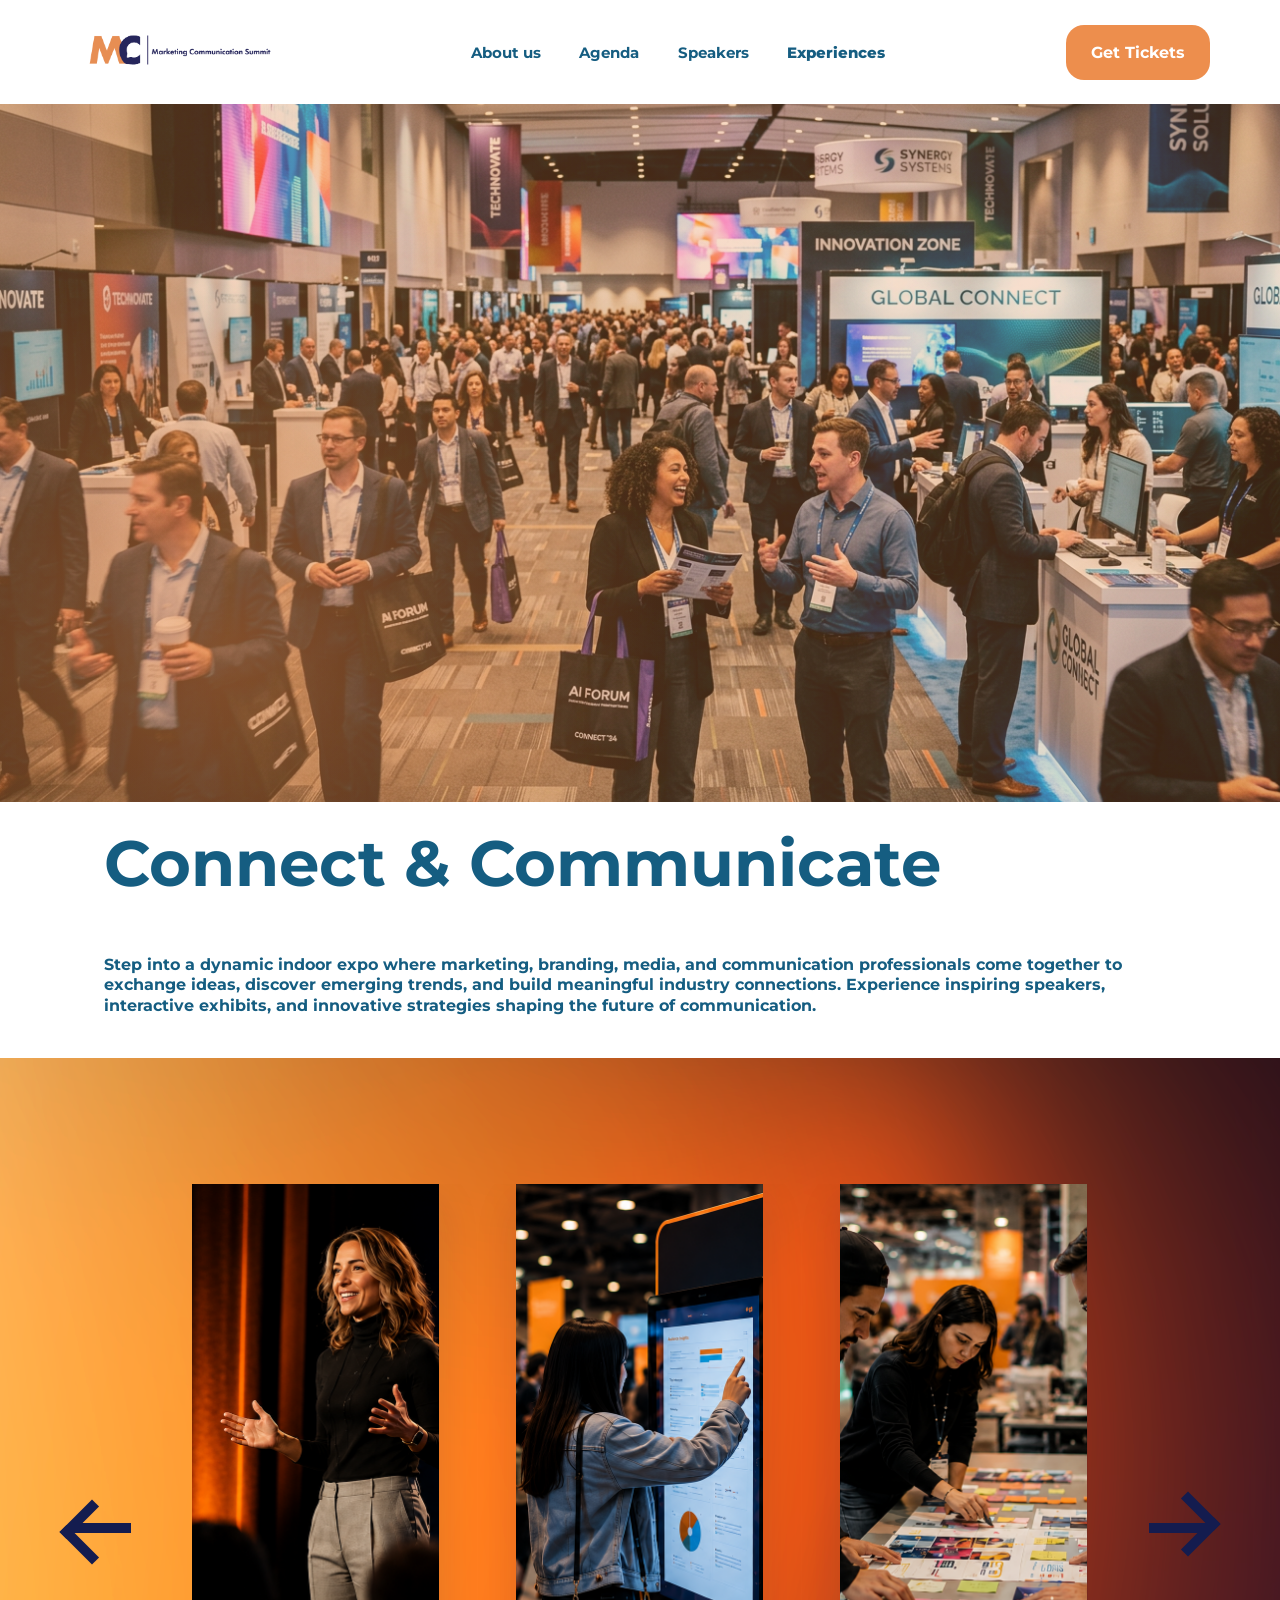
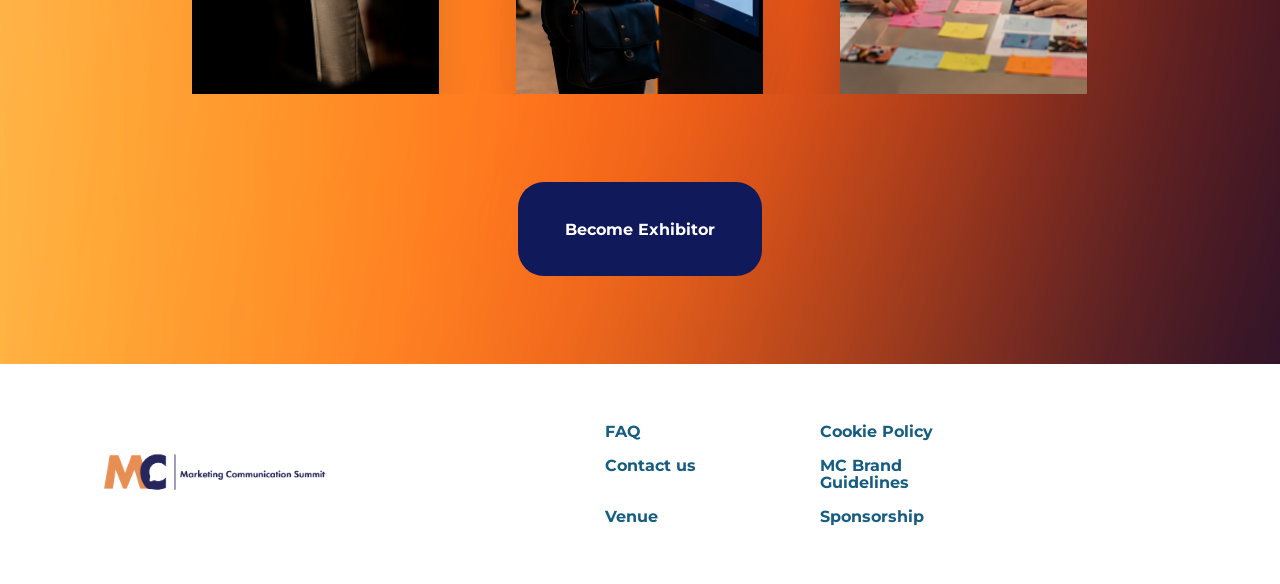
==== indoor-expo.html @ ee5d0365 "Add files via upload" ====
<!DOCTYPE html>
<html lang="en">
<head>
  <meta charset="UTF-8" />
  <meta name="viewport" content="width=device-width, initial-scale=1.0" />
  <title>Indoor Expo Experience | MC Summit 2026</title>
  <link rel="preconnect" href="https://fonts.googleapis.com">
  <link rel="preconnect" href="https://fonts.gstatic.com" crossorigin>
  <link href="https://fonts.googleapis.com/css2?family=Montserrat:wght@500;600;700;800;900&display=swap" rel="stylesheet">
  <link rel="stylesheet" href="Style.css?v=vip-panel-1" />
  <script src="Script.js?v=vip-panel-1" defer></script>
</head>
<body>
  <header class="navbar">
    <a class="logo-wrap" href="index.html" aria-label="MC Summit home">
      <img src="Assets/logo.png" alt="MC Summit Logo" class="logo">
      <img src="Assets/logo_2.png" alt="MC Summit Logo" class="mobile-logo">
    </a>
    <button class="menu-toggle" type="button" aria-label="Open menu" aria-expanded="false" aria-controls="main-menu">
      <span></span>
      <span></span>
      <span></span>
    </button>

    <nav class="main-menu" id="main-menu" aria-label="Main navigation">
      <ul class="nav-links">
        <li><a href="index.html#about">About us</a></li>
        <li><a href="index.html#agenda">Agenda</a></li>
        <li><a href="index.html#speakers">Speakers</a></li>
        <li class="nav-item nav-experience is-active">
          <a href="#experience-menu" class="experience-menu-toggle" aria-haspopup="true" aria-expanded="false">Experiences</a>
          <ul class="experience-dropdown" id="experience-menu">
            <li><a class="is-active" href="indoor-expo.html">Indoor Expo Experience</a></li>
            <li><a href="outdoor-expo.html">Outdoor Expo Experience</a></li>
            <li><a href="vip-experience.html">VIP Experience</a></li>
          </ul>
        </li>
      </ul>
      <a href="register.html" class="ticket-btn menu-ticket-btn">Get Tickets</a>
    </nav>

    <a href="register.html" class="ticket-btn">Get Tickets</a>
  </header>

  <main>
    <section class="expo-hero" aria-label="Indoor expo hall">
      <div class="expo-hero-image"></div>
    </section>

    <section class="expo-intro">
      <h1>Connect &amp; Communicate</h1>
      <p>
        Step into a dynamic indoor expo where marketing, branding, media, and communication
        professionals come together to exchange ideas, discover emerging trends, and build
        meaningful industry connections. Experience inspiring speakers, interactive exhibits,
        and innovative strategies shaping the future of communication.
      </p>
    </section>

    <section class="expo-carousel-section gradient-panel" aria-label="Indoor expo image carousel">
      <button class="carousel-arrow carousel-arrow-prev" type="button" aria-label="Previous image" data-carousel-prev></button>

      <div class="expo-carousel-window">
        <div class="expo-carousel-track">
          <article class="expo-carousel-card"><img src="Assets/expo-carousel-1.png" alt="Speaker presenting on stage"></article>
          <article class="expo-carousel-card"><img src="Assets/expo-carousel-2.png" alt="Interactive touchscreen display"></article>
          <article class="expo-carousel-card"><img src="Assets/expo-carousel-3.png" alt="Collaborative workshop table"></article>
          <article class="expo-carousel-card"><img src="Assets/expo-carousel-4.png" alt="Attendees networking"></article>
          <article class="expo-carousel-card"><img src="Assets/expo-carousel-5.png" alt="Conference presentation about emerging trends"></article>
          <article class="expo-carousel-card"><img src="Assets/expo-carousel-6.png" alt="Wide indoor expo hall"></article>
        </div>
      </div>

      <button class="carousel-arrow carousel-arrow-next" type="button" aria-label="Next image" data-carousel-next></button>
      <a class="exhibitor-button" href="register.html">Become Exhibitor</a>
    </section>
  </main>

  <footer class="footer">
    <div class="logo-wrap footer-logo-wrap">
      <img src="Assets/logo.png" alt="MC Summit Logo" class="logo footer-logo">
    </div>
    <div class="footer-links">
      <a href="#">FAQ</a>
      <a href="#">Cookie Policy</a>
      <a href="#">Contact us</a>
      <a href="#">MC Brand Guidelines</a>
      <a href="#">Venue</a>
      <a href="#">Sponsorship</a>
    </div>
  </footer>
</body>
</html>
---- Style.css ----
:root {
  --blue: #155d81;
  --navy: #061545;
  --orange: #ed8e4d;
  --cream: #fff8c4;
  --aqua: #c8ffff;
  --white: #ffffff;
  --page-max: 1920px;
}

* {
  margin: 0;
  padding: 0;
  box-sizing: border-box;
}

html {
  scroll-behavior: smooth;
}

body {
  min-width: 320px;
  color: var(--blue);
  background: var(--white);
  overflow-x: hidden;
  font-family: "Montserrat", Arial, sans-serif;
  font-weight: 700;
}

a {
  color: inherit;
  text-decoration: none;
}

img {
  display: block;
  max-width: 100%;
}

.navbar {
  width: min(var(--page-max), calc(100% - 140px));
  min-height: 104px;
  margin: 0 auto;
  display: flex;
  justify-content: space-between;
  align-items: center;
  gap: 44px;
  background: var(--white);
}

.logo-wrap {
  width: clamp(220px, 17vw, 330px);
  flex: 0 0 auto;
  display: block;
}

.logo {
  width: 100%;
  height: auto;
  max-width: 100%;
  transform: none;
}

.mobile-logo,
.menu-toggle,
.menu-ticket-btn {
  display: none;
}


.nav-links {
  display: flex;
  align-items: center;
  justify-content: flex-end;
  gap: clamp(22px, 3vw, 58px);
  list-style: none;
  font-size: 15px;
  white-space: nowrap;
}

.nav-links a,
.ticket-btn,
.outline-btn {
  transition: transform 180ms ease, opacity 180ms ease, border-color 180ms ease;
}

.nav-links a:hover {
  opacity: 0.68;
}

.nav-item {
  position: relative;
}

.nav-experience > .experience-menu-toggle {
  font-weight: 800;
}

.experience-dropdown {
  position: absolute;
  top: calc(100% + 22px);
  left: -8px;
  z-index: 25;
  width: 210px;
  padding: 0;
  display: none;
  list-style: none;
  color: var(--blue);
  background: var(--white);
  box-shadow: 0 18px 28px rgba(6, 21, 69, 0.12);
  font-size: 13px;
}

.nav-experience:hover .experience-dropdown,
.nav-experience:focus-within .experience-dropdown,
.nav-experience.is-open .experience-dropdown {
  display: block;
}

.experience-dropdown a {
  min-height: 54px;
  padding: 18px 14px;
  display: flex;
  align-items: center;
  white-space: normal;
}

.experience-dropdown a:hover,
.experience-dropdown a:focus-visible,
.experience-dropdown a.is-active,
.nav-experience.is-open .experience-dropdown li:first-child a {
  opacity: 1;
  background: #f3b486;
}

.ticket-btn {
  flex: 0 0 auto;
  padding: 18px 25px;
  border-radius: 18px;
  color: var(--white);
  background: var(--orange);
}

.ticket-btn:hover,
.outline-btn:hover {
  transform: translateY(-2px);
}

.gradient-panel {
  position: relative;
  isolation: isolate;
  overflow: hidden;
  width: 100vw;
  max-width: none;
  margin-left: calc(50% - 50vw);
  margin-right: calc(50% - 50vw);
  background:
    linear-gradient(90deg, rgba(255, 253, 211, 0.78), rgba(255, 170, 65, 0.28), rgba(6, 21, 69, 0.45)),
    var(--cream);
}

.gradient-panel::before {
  position: absolute;
  inset: -34%;
  z-index: -2;
  content: "";
  background-image: url("Assets/gradient-bg.png");
  background-size: 128% 128%;
  background-position: 50% 50%;
  filter: blur(34px) saturate(1.24) contrast(1.08);
  opacity: 0.98;
  transform: scale(1.28);
  animation: gradient-float 6.5s cubic-bezier(0.45, 0, 0.2, 1) infinite alternate;
  will-change: transform, background-position, filter;
}

.gradient-panel::after {
  position: absolute;
  inset: -42%;
  z-index: -1;
  content: "";
  background-image:
    linear-gradient(115deg, rgba(255, 255, 218, 0.3), rgba(255, 132, 28, 0.36), rgba(6, 21, 69, 0.52)),
    url("Assets/gradient-bg.png");
  background-size: 150% 150%, 142% 142%;
  background-position: 18% 44%, 78% 56%;
  filter: blur(72px) saturate(1.4);
  mix-blend-mode: multiply;
  opacity: 0.78;
  transform: scale(1.25) rotate(0.001deg);
  animation: gradient-morph 5.25s cubic-bezier(0.4, 0, 0.2, 1) infinite alternate-reverse;
  will-change: transform, background-position, opacity;
}

@keyframes gradient-float {
  0% {
    background-position: 0% 38%;
    filter: blur(32px) saturate(1.2) contrast(1.04);
    transform: scale(1.28) translate3d(-7%, -4%, 0) rotate(-4deg);
  }

  50% {
    background-position: 64% 66%;
    filter: blur(42px) saturate(1.36) contrast(1.12);
    transform: scale(1.42) translate3d(4%, 5%, 0) rotate(2.5deg);
  }

  100% {
    background-position: 100% 34%;
    filter: blur(36px) saturate(1.28) contrast(1.08);
    transform: scale(1.34) translate3d(7%, -5%, 0) rotate(5deg);
  }
}

@keyframes gradient-morph {
  0% {
    background-position: 0% 72%, 100% 38%;
    opacity: 0.62;
    transform: scale(1.26) translate3d(7%, -6%, 0) rotate(7deg);
  }

  100% {
    background-position: 100% 24%, 0% 78%;
    opacity: 0.86;
    transform: scale(1.44) translate3d(-7%, 7%, 0) rotate(-6deg);
  }
}

.hero-section {
  min-height: 974px;
  padding-top: 0;
}

.hero-content {
  position: relative;
  width: min(1320px, 84vw);
  margin: 0 auto;
}

.hero-image {
  width: 100%;
  aspect-ratio: 1188 / 666;
  object-fit: cover;
}

.register-btn {
  position: absolute;
  z-index: 3;
  left: 50%;
  top: 62%;
  min-width: 196px;
  min-height: 58px;
  padding: 18px 34px;
  display: inline-flex;
  align-items: center;
  justify-content: center;
  transform: translateX(-50%);
  border-radius: 999px;
  color: var(--blue);
  background: var(--white);
  box-shadow: 0 12px 28px rgba(6, 21, 69, 0.16);
  font-size: 14px;
}

.countdown {
  position: relative;
  z-index: 2;
  width: min(940px, 76vw);
  min-height: 68px;
  margin: -36px auto 0;
  padding: 0 48px;
  display: grid;
  grid-template-columns: repeat(4, 1fr);
  align-items: center;
  gap: 18px;
  color: var(--white);
  background: var(--orange);
  box-shadow: 0 14px 32px rgba(6, 21, 69, 0.08);
  font-size: 14px;
  text-align: center;
}

.countdown-item {
  transform: translateZ(0);
}

.countdown-item strong {
  display: inline-block;
  min-width: 2ch;
  font-variant-numeric: tabular-nums;
  transform-origin: center bottom;
}

.countdown-item.is-ticking strong {
  animation: countdown-tick 460ms cubic-bezier(0.2, 0.8, 0.2, 1);
}

@keyframes countdown-tick {
  0% {
    opacity: 0.35;
    transform: translateY(-10px) scale(0.96);
  }

  48% {
    opacity: 1;
    transform: translateY(3px) scale(1.05);
  }

  100% {
    opacity: 1;
    transform: translateY(0) scale(1);
  }
}

.about-section {
  width: min(var(--page-max), calc(100% - 136px));
  min-height: 820px;
  margin: 0 auto;
  padding: 50px 0 80px;
  display: grid;
  grid-template-columns: minmax(0, 1.18fr) minmax(360px, 0.82fr);
  gap: 58px;
  align-items: center;
}

.about-left {
  align-self: start;
}

.about-left h1 {
  max-width: 900px;
  margin-bottom: 46px;
  font-size: clamp(44px, 4.7vw, 78px);
  line-height: 1.3;
  letter-spacing: 0;
}

.about-left p {
  max-width: 900px;
  margin-bottom: 146px;
  font-size: clamp(13px, 1.05vw, 17px);
  line-height: 1.45;
}

.outline-btn {
  min-width: 338px;
  min-height: 76px;
  padding: 24px 36px;
  display: inline-flex;
  align-items: center;
  justify-content: center;
  border: 2px solid rgba(18, 63, 97, 0.34);
  border-radius: 999px;
  color: var(--blue);
  background: var(--white);
  font-size: 14px;
}

.outline-btn:hover {
  border-color: var(--blue);
}

.about-left .outline-btn {
  margin-left: 0;
}

.about-right {
  display: grid;
  grid-template-columns: repeat(2, minmax(190px, 1fr));
  gap: 54px 38px;
  align-items: center;
  justify-items: center;
}

.bubble {
  position: relative;
  width: clamp(190px, 16vw, 298px);
  aspect-ratio: 1;
  padding: 34px;
  display: flex;
  flex-direction: column;
  justify-content: center;
  align-items: center;
  border-radius: 50%;
  color: var(--white);
  background: var(--orange);
  text-align: center;
  font-size: clamp(24px, 1.8vw, 34px);
  line-height: 1.22;
}

.bubble::after {
  position: absolute;
  left: 3%;
  bottom: -7%;
  width: 35%;
  height: 31%;
  content: "";
  background: var(--orange);
  clip-path: polygon(0 100%, 100% 0, 28% 0);
  transform: rotate(-7deg);
}

.bubble h2 {
  font-size: clamp(54px, 4.5vw, 84px);
  line-height: 1.05;
}

.bubble p {
  font-size: inherit;
}

.speakers-section {
  min-height: 978px;
}

.speakers-inner {
  width: min(1506px, calc(100% - 136px));
  margin: 0 auto;
  padding: 62px 0 72px;
}

.speaker-title {
  position: relative;
  z-index: 1;
  margin: 0 0 88px 34px;
  color: var(--aqua);
  font-size: clamp(46px, 5vw, 82px);
  line-height: 1;
  letter-spacing: 0;
}

.speaker-grid {
  position: relative;
  z-index: 1;
  display: grid;
  grid-template-columns: repeat(3, 1fr);
  gap: 62px;
}

.speaker-card {
  position: relative;
  border: 2px solid rgba(6, 21, 69, 0.22);
  overflow: hidden;
  background: rgba(255, 255, 255, 0.24);
  transition: transform 240ms ease;
}

.speaker-card:hover {
  transform: translateY(-10px);
}

.speaker-card img {
  width: 100%;
  aspect-ratio: 490 / 423;
  object-fit: cover;
}

.speaker-overlay {
  position: absolute;
  left: 0;
  right: 0;
  bottom: 0;
  min-height: 128px;
  padding: 22px 18px 24px;
  color: var(--blue);
  background: rgba(255, 255, 255, 0.48);
  backdrop-filter: blur(8px);
  transform: translateY(100%);
  transition: transform 260ms ease, background-color 260ms ease;
}

.speaker-card:hover .speaker-overlay,
.speaker-card:focus-within .speaker-overlay {
  transform: translateY(0);
  background: rgba(255, 255, 255, 0.56);
}

.speaker-overlay h3 {
  margin-bottom: 6px;
  font-size: clamp(19px, 1.55vw, 26px);
  line-height: 1.1;
}

.speaker-overlay p {
  font-size: clamp(17px, 1.35vw, 24px);
  line-height: 1.16;
}

.center-btn {
  position: relative;
  z-index: 1;
  width: 338px;
  margin: 72px auto 0;
  display: flex;
}

.footer {
  width: min(var(--page-max), calc(100% - 160px));
  min-height: 220px;
  margin: 0 auto;
  display: flex;
  align-items: center;
  gap: clamp(160px, 20vw, 320px);
}

.footer-logo-wrap {
  width: clamp(260px, 21vw, 390px);
}

.footer-logo {
  width: 100%;
}

.footer-links {
  width: min(372px, 100%);
  display: grid;
  grid-template-columns: repeat(2, minmax(120px, 1fr));
  gap: 16px 58px;
  font-size: 16px;
  line-height: 1.1;
}

.register-hero {
  min-height: 1060px;
  padding: 76px 0 72px;
}

.register-inner {
  width: min(1700px, calc(100% - 140px));
  margin: 0 auto;
}

.register-inner h1,
.registration-info h2 {
  color: var(--blue);
  font-size: clamp(56px, 5.6vw, 104px);
  line-height: 1.05;
  letter-spacing: 0;
}

.register-inner h1 {
  margin: 0 0 130px 34px;
}

.pricing-grid {
  display: grid;
  grid-template-columns: repeat(3, minmax(0, 1fr));
  gap: 38px;
}

.pricing-card {
  min-height: 705px;
  padding: 48px 40px 62px;
  display: flex;
  flex-direction: column;
  border: 1px solid rgba(6, 21, 69, 0.58);
  color: var(--blue);
  background: rgba(255, 255, 255, 0.96);
}

.pricing-card h2 {
  margin: 0 0 96px;
  text-align: center;
  font-size: clamp(38px, 3.4vw, 64px);
  line-height: 1.08;
  letter-spacing: 0;
}

.pricing-copy {
  max-width: 520px;
  margin: 0 auto;
  font-size: clamp(16px, 1.1vw, 22px);
  line-height: 1.32;
}

.pricing-date {
  margin-bottom: 34px;
  font-size: clamp(20px, 1.7vw, 30px);
  line-height: 1.2;
}

.pricing-copy p {
  margin: 0 0 26px;
}

.pricing-copy span {
  color: #d58b5a;
}

.includes-label {
  margin-bottom: 8px;
  font-size: 16px;
}

.pricing-copy ul,
.registration-copy ul {
  list-style: none;
}

.pricing-copy li {
  position: relative;
  padding-left: 22px;
}

.pricing-copy li::before {
  position: absolute;
  left: 0;
  content: "✓";
  color: #31ad49;
  font-weight: 900;
}

.pricing-button {
  width: 178px;
  min-height: 72px;
  margin: auto auto 0;
  display: inline-flex;
  align-items: center;
  justify-content: center;
  color: var(--white);
  background: var(--orange);
  border-radius: 22px;
  font-size: 16px;
  transition: transform 180ms ease;
}

.pricing-button:hover {
  transform: translateY(-2px);
}

.registration-info {
  width: min(1640px, calc(100% - 140px));
  min-height: 770px;
  margin: 0 auto;
  padding: 42px 0 80px;
}

.registration-info h2 {
  margin: 0 0 120px 34px;
}

.registration-copy {
  max-width: 1160px;
  margin-left: 42px;
  color: var(--blue);
  font-size: clamp(16px, 1.1vw, 21px);
  line-height: 1.28;
}

.registration-copy p {
  margin: 0 0 28px;
}

.registration-copy li::before {
  content: "- ";
}

.expo-hero {
  position: relative;
  width: 100vw;
  height: min(1048px, 54.5vw);
  min-height: 560px;
  margin-left: calc(50% - 50vw);
  overflow: hidden;
  background: #140f18;
}

.expo-hero::after {
  position: absolute;
  inset: 0;
  content: "";
  background:
    linear-gradient(90deg, rgba(237, 142, 77, 0.34), rgba(237, 142, 77, 0.24)),
    radial-gradient(circle at 18% 78%, rgba(237, 142, 77, 0.34), transparent 38%);
  pointer-events: none;
}

.expo-hero-image {
  width: 100%;
  height: 100%;
  background-image: url("Assets/indoor-expo-hero.png");
  background-size: cover;
  background-position: center;
  filter: saturate(1.08) contrast(1.02) brightness(0.98);
  transform: scale(1.08);
  animation: expo-hero-motion 16s ease-in-out infinite alternate;
}

@keyframes expo-hero-motion {
  0% {
    background-position: 47% 50%;
    transform: scale(1.08) translate3d(-1.4%, -0.8%, 0);
  }

  50% {
    background-position: 53% 49%;
    transform: scale(1.13) translate3d(1%, 0.7%, 0);
  }

  100% {
    background-position: 50% 52%;
    transform: scale(1.1) translate3d(1.8%, -0.6%, 0);
  }
}

.expo-intro {
  width: min(1640px, calc(100% - 140px));
  margin: 0 auto;
  padding: 28px 0 42px;
}

.expo-intro h1 {
  margin: 0 0 58px 34px;
  color: var(--blue);
  font-size: clamp(56px, 5vw, 88px);
  line-height: 1.05;
}

.expo-intro p {
  max-width: 1040px;
  margin-left: 34px;
  color: var(--blue);
  font-size: clamp(16px, 1vw, 20px);
  line-height: 1.28;
}

.expo-carousel-section {
  min-height: 840px;
  padding: 126px min(8vw, 154px) 88px;
}

.expo-carousel-window {
  width: min(1516px, calc(100% - 180px));
  margin: 0 auto;
  overflow: hidden;
}

.expo-carousel-track {
  display: flex;
  gap: clamp(36px, 6vw, 120px);
  transition: transform 360ms ease;
  will-change: transform;
}

.expo-carousel-card {
  flex: 0 0 calc((100% - clamp(72px, 12vw, 240px)) / 3);
  min-height: 510px;
  background-color: #0d173b;
  overflow: hidden;
  box-shadow: 0 18px 40px rgba(6, 21, 69, 0.12);
}

.expo-carousel-card img {
  width: 100%;
  height: 100%;
  min-height: 510px;
  object-fit: cover;
  transition: transform 420ms ease;
}

.expo-carousel-card:hover img {
  transform: scale(1.035);
}

.carousel-arrow {
  position: absolute;
  top: 48%;
  z-index: 2;
  width: 96px;
  height: 70px;
  border: 0;
  background: transparent;
  cursor: pointer;
}

.carousel-arrow::before,
.carousel-arrow::after {
  position: absolute;
  content: "";
  background: #141c4f;
}

.carousel-arrow::before {
  top: 30px;
  left: 18px;
  width: 62px;
  height: 10px;
}

.carousel-arrow::after {
  top: 16px;
  left: 18px;
  width: 36px;
  height: 36px;
  border-left: 10px solid #141c4f;
  border-bottom: 10px solid #141c4f;
  background: transparent;
  transform: rotate(45deg);
}

.carousel-arrow-next {
  right: min(4vw, 72px);
  transform: rotate(180deg);
}

.carousel-arrow-prev {
  left: min(4vw, 72px);
}

.exhibitor-button {
  width: 244px;
  min-height: 94px;
  margin: 88px auto 0;
  display: flex;
  align-items: center;
  justify-content: center;
  color: var(--white);
  background: #10195a;
  border-radius: 26px;
  font-size: 16px;
  transition: transform 180ms ease;
}

.exhibitor-button:hover {
  transform: translateY(-2px);
}

.outdoor-hero {
  position: relative;
  width: 100vw;
  height: min(1048px, 54.5vw);
  min-height: 560px;
  margin-left: calc(50% - 50vw);
  overflow: hidden;
  background: #21140e;
}

.outdoor-hero::after {
  position: absolute;
  inset: 0;
  content: "";
  background:
    linear-gradient(90deg, rgba(237, 142, 77, 0.36), rgba(237, 142, 77, 0.2)),
    radial-gradient(circle at 24% 80%, rgba(237, 142, 77, 0.35), transparent 40%);
  pointer-events: none;
}

.outdoor-hero-image {
  width: 100%;
  height: 100%;
  background-image: url("Assets/outdoor-expo-hero.png");
  background-size: cover;
  background-position: center;
  filter: saturate(1.08) contrast(1.02) brightness(0.98);
  transform: scale(1.08);
  animation: outdoor-hero-motion 16s ease-in-out infinite alternate;
}

@keyframes outdoor-hero-motion {
  0% {
    background-position: 48% 50%;
    transform: scale(1.08) translate3d(-1.4%, -0.8%, 0);
  }

  50% {
    background-position: 53% 49%;
    transform: scale(1.13) translate3d(1%, 0.7%, 0);
  }

  100% {
    background-position: 50% 52%;
    transform: scale(1.1) translate3d(1.8%, -0.6%, 0);
  }
}

.outdoor-title {
  width: min(1640px, calc(100% - 140px));
  margin: 0 auto;
  padding: 104px 0 82px;
}

.outdoor-title h1 {
  margin-left: 34px;
  color: var(--blue);
  font-size: clamp(56px, 5vw, 88px);
  line-height: 1.05;
}

.outdoor-experience-section {
  min-height: 940px;
  padding: 34px 0 112px;
}

.outdoor-experience-grid {
  position: relative;
  width: min(1600px, calc(100% - 140px));
  min-height: 765px;
  margin: 0 auto;
}

.outdoor-feature {
  position: absolute;
  display: block;
  object-fit: cover;
}

.outdoor-feature-one {
  top: 0;
  left: 34px;
  width: 590px;
  height: 390px;
}

.outdoor-feature-two {
  right: 370px;
  bottom: 0;
  width: 492px;
  height: 335px;
}

.outdoor-copy {
  position: absolute;
  color: var(--white);
  font-weight: 500;
  font-size: clamp(17px, 1.25vw, 24px);
  line-height: 1.25;
}

.outdoor-copy-one {
  top: 4px;
  left: 645px;
  max-width: 292px;
}

.outdoor-copy-two {
  top: 430px;
  right: 28px;
  bottom: auto;
  max-width: 292px;
}

.outdoor-exhibitor-button {
  position: absolute;
  right: 28px;
  bottom: 0;
  width: 190px;
  min-height: 76px;
  display: inline-flex;
  align-items: center;
  justify-content: center;
  color: var(--white);
  background: #0f557b;
  border-radius: 22px;
  font-size: 15px;
  transition: transform 180ms ease;
}

.outdoor-exhibitor-button:hover {
  transform: translateY(-2px);
}

.vip-hero {
  position: relative;
  width: 100%;
  height: 925px;
  min-height: 620px;
  overflow: hidden;
  background: var(--navy);
}

.vip-hero::after {
  position: absolute;
  inset: 0;
  content: "";
  background:
    linear-gradient(90deg, rgba(237, 142, 77, 0.42), rgba(237, 142, 77, 0.2)),
    radial-gradient(circle at 22% 76%, rgba(237, 142, 77, 0.28), transparent 38%);
  pointer-events: none;
}

.vip-hero-image {
  width: 100%;
  height: 100%;
  background-image: url("Assets/vip-hero.png");
  background-size: cover;
  background-position: center;
  filter: saturate(1.06) contrast(1.02) brightness(0.96);
  transform: scale(1.08);
  animation: vip-hero-motion 16s ease-in-out infinite alternate;
}

@keyframes vip-hero-motion {
  0% {
    background-position: 48% 50%;
    transform: scale(1.08) translate3d(-1.2%, -0.7%, 0);
  }

  50% {
    background-position: 52% 49%;
    transform: scale(1.13) translate3d(1.2%, 0.6%, 0);
  }

  100% {
    background-position: 50% 52%;
    transform: scale(1.1) translate3d(1.8%, -0.5%, 0);
  }
}

.vip-title {
  width: min(1640px, calc(100% - 140px));
  margin: 0 auto;
  padding: 18px 0 84px;
}

.vip-title h1 {
  margin-left: 34px;
  color: var(--blue);
  font-size: clamp(64px, 5.3vw, 96px);
  line-height: 1.05;
}

.vip-experience-section {
  position: relative;
  --vip-page-gutter: max(70px, calc((100vw - 1660px) / 2));
  min-height: 760px;
  padding: 0 0 76px;
  overflow: hidden;
  background: var(--white);
}

.vip-experience-grid {
  position: relative;
  width: min(1660px, calc(100% - 140px));
  min-height: 760px;
  margin: 0 auto;
  display: grid;
  grid-template-columns: minmax(0, 1fr) minmax(360px, 430px);
  gap: 58px;
  align-items: start;
}

.vip-art-panel {
  position: relative;
  isolation: isolate;
  min-height: 760px;
  width: calc(100% + var(--vip-page-gutter));
  margin-left: calc(var(--vip-page-gutter) * -1);
  overflow: hidden;
}

.vip-art-panel::before,
.vip-art-panel::after {
  position: absolute;
  inset: 0;
  content: "";
  pointer-events: none;
}

.vip-art-panel::before {
  z-index: -2;
  background-color: #f09a42;
  background-image:
    linear-gradient(90deg, rgba(255, 218, 98, 0.64), rgba(255, 132, 28, 0.24), rgba(9, 18, 79, 0.46)),
    url("Assets/gradient-bg.png");
  background-size: 100% 100%, 168% 168%;
  background-position: 50% 50%, 68% 50%;
  filter: blur(34px) saturate(1.24) contrast(1.08);
  opacity: 0.98;
  transform: scale(1.28);
  animation: gradient-float 6.5s cubic-bezier(0.45, 0, 0.2, 1) infinite alternate;
  will-change: transform, background-position, filter;
}

.vip-art-panel::after {
  z-index: -1;
  background-image:
    linear-gradient(115deg, rgba(255, 204, 88, 0.2), rgba(255, 132, 28, 0.42), rgba(6, 21, 69, 0.62)),
    url("Assets/gradient-bg.png");
  background-size: 150% 150%, 180% 180%;
  background-position: 18% 44%, 72% 56%;
  filter: blur(72px) saturate(1.4);
  mix-blend-mode: multiply;
  opacity: 0.84;
  transform: scale(1.25) rotate(0.001deg);
  animation: gradient-drift 8.5s ease-in-out infinite alternate;
}

.vip-lounge-image {
  position: absolute;
  left: 50%;
  bottom: 72px;
  z-index: 1;
  width: min(960px, calc(100% - 190px));
  height: 555px;
  object-fit: cover;
  transform: translateX(-50%);
}

.vip-copy {
  position: relative;
  z-index: 2;
  background: var(--white);
  max-width: 430px;
  color: var(--blue);
  font-size: clamp(18px, 1.25vw, 24px);
  font-weight: 600;
  line-height: 1.24;
}

.vip-copy p {
  margin: 0 0 34px;
}

.vip-copy ul {
  margin: 0 0 106px;
  padding: 0;
  list-style: none;
}

.vip-copy li {
  position: relative;
  margin-bottom: 6px;
  padding-left: 26px;
}

.vip-copy li::before {
  position: absolute;
  left: 0;
  top: 0;
  content: "✓";
  color: #2fb04a;
  font-weight: 900;
}

.vip-pass-button {
  width: 212px;
  min-height: 72px;
  display: inline-flex;
  align-items: center;
  justify-content: center;
  color: var(--white);
  background: #0f557b;
  border-radius: 24px;
  font-size: 15px;
  transition: transform 180ms ease;
}

.vip-pass-button:hover {
  transform: translateY(-2px);
}

@media (max-width: 1100px) {
  .navbar {
    width: min(100% - 40px, 920px);
    min-height: auto;
    padding: 22px 0;
    align-items: center;
  }

  .nav-links {
    flex-wrap: wrap;
    gap: 16px 24px;
    font-size: 14px;
  }

  .hero-section {
    min-height: 620px;
  }

  .hero-content {
    width: min(900px, 92vw);
  }

  .about-section {
    width: min(100% - 44px, 920px);
    grid-template-columns: 1fr;
    min-height: auto;
  }

  .about-left p {
    margin-bottom: 48px;
  }

  .about-left .outline-btn {
    margin-left: 0;
  }

  .about-right {
    grid-template-columns: repeat(4, 1fr);
    gap: 24px;
  }

  .bubble {
    width: 100%;
    max-width: 190px;
  }

  .speakers-inner {
    width: min(100% - 44px, 920px);
  }

  .speaker-grid {
    gap: 26px;
  }

  .footer {
    width: min(100% - 44px, 920px);
    gap: 80px;
  }

  .register-hero {
    min-height: auto;
    padding: 58px 0;
  }

  .register-inner,
  .registration-info {
    width: min(100% - 44px, 920px);
  }

  .register-inner h1,
  .registration-info h2 {
    margin-left: 0;
  }

  .register-inner h1 {
    margin-bottom: 58px;
  }

  .pricing-grid {
    grid-template-columns: 1fr;
  }

  .pricing-card {
    min-height: auto;
    padding: 38px 28px 42px;
  }

  .pricing-card h2 {
    margin-bottom: 46px;
  }

  .pricing-button {
    margin-top: 42px;
  }

  .registration-info {
    min-height: auto;
    padding: 46px 0 70px;
  }

  .registration-info h2 {
    margin-bottom: 54px;
  }

  .registration-copy {
    margin-left: 0;
  }
}

@media (max-width: 1100px) {
  body.menu-open {
    overflow: hidden;
  }

  .navbar {
    position: sticky;
    top: 0;
    z-index: 20;
    width: 100%;
    min-height: 112px;
    margin: 0;
    padding: 22px clamp(22px, 6vw, 30px) 22px clamp(14px, 4vw, 22px);
    flex-direction: row;
    align-items: center;
    justify-content: space-between;
    gap: 16px;
  }

  .logo-wrap {
    width: clamp(145px, 41vw, 205px);
    flex: 0 1 auto;
  }

  .logo {
    display: none;
  }

  .mobile-logo {
    display: block;
    width: 100%;
    height: auto;
  }

  .menu-toggle {
    position: relative;
    z-index: 31;
    width: 66px;
    height: 54px;
    margin-left: auto;
    flex: 0 0 auto;
    padding: 0;
    display: inline-flex;
    flex-direction: column;
    justify-content: center;
    gap: 9px;
    border: 0;
    color: var(--navy);
    background: transparent;
    cursor: pointer;
  }

  .menu-toggle:focus {
    outline: none;
  }

  .menu-toggle span {
    width: 64px;
    height: 4px;
    display: block;
    background: currentColor;
    transform-origin: center;
    transition: transform 220ms ease, opacity 160ms ease;
  }

  .menu-toggle.is-open {
    width: 54px;
    height: 54px;
    gap: 0;
  }

  .menu-toggle.is-open span {
    position: absolute;
    left: 5px;
    width: 44px;
  }

  .menu-toggle.is-open span:nth-child(1) {
    transform: rotate(45deg);
  }

  .menu-toggle.is-open span:nth-child(2) {
    opacity: 0;
  }

  .menu-toggle.is-open span:nth-child(3) {
    transform: rotate(-45deg);
  }

  .main-menu {
    position: fixed;
    inset: 0;
    z-index: 30;
    min-height: 100vh;
    padding: 14px 0 26px;
    display: flex;
    flex-direction: column;
    background: var(--white);
    opacity: 0;
    pointer-events: none;
    transform: translateY(-12px);
    transition: opacity 220ms ease, transform 220ms ease;
  }

  .main-menu.is-open {
    opacity: 1;
    pointer-events: auto;
    transform: translateY(0);
  }

  .main-menu::before {
    width: 150px;
    height: 82px;
    margin: 0 0 12px 36px;
    content: "";
    display: block;
    background: url("Assets/logo_2.png") center / 270px auto no-repeat;
  }

  .nav-links {
    width: 100%;
    display: flex;
    flex-direction: column;
    align-items: stretch;
    justify-content: flex-start;
    gap: 0;
    font-size: 17px;
    white-space: normal;
  }

  .nav-links a {
    min-height: 51px;
    padding: 15px 36px;
    display: flex;
    align-items: center;
    transition: background-color 160ms ease;
  }

  .experience-dropdown {
    position: static;
    width: 100%;
    display: none;
    box-shadow: none;
    font-size: 15px;
  }

  .nav-experience.is-open .experience-dropdown,
  .nav-experience:focus-within .experience-dropdown {
    display: block;
  }

  .experience-dropdown a {
    min-height: 48px;
    padding-left: 54px;
  }

  .nav-links a:hover,
  .nav-links a:focus-visible,
  .nav-links a.is-active {
    opacity: 1;
    background: #f3b486;
  }

  .ticket-btn {
    padding: 12px 18px;
    border-radius: 14px;
  }

  .navbar > .ticket-btn {
    display: none;
  }

  .main-menu .menu-ticket-btn {
    width: min(218px, calc(100% - 110px));
    min-height: 76px;
    margin: auto auto 0;
    padding: 18px 28px;
    display: inline-flex;
    align-items: center;
    justify-content: center;
    border-radius: 30px;
    font-size: 16px;
  }

  .hero-section {
    min-height: 440px;
    padding: 22px 0 68px;
  }

  .hero-content {
    width: calc(100% - 28px);
  }

  .register-btn {
    min-width: 150px;
    min-height: 48px;
    padding: 14px 24px;
    font-size: 12px;
  }

  .countdown {
    width: calc(100% - 56px);
    grid-template-columns: repeat(2, 1fr);
    margin-top: -18px;
    padding: 14px 18px;
    font-size: 13px;
  }

  .about-section {
    padding-top: 42px;
  }

  .about-left h1 {
    margin-bottom: 26px;
    font-size: 38px;
  }

  .outline-btn {
    min-width: min(100%, 318px);
    min-height: 62px;
    padding: 18px 24px;
  }

  .about-right {
    grid-template-columns: repeat(2, 1fr);
  }

  .bubble {
    font-size: 18px;
  }

  .bubble h2 {
    font-size: 42px;
  }

  .speakers-section {
    min-height: auto;
  }

  .speaker-title {
    margin: 0 0 42px;
    font-size: 42px;
  }

  .speaker-grid {
    grid-template-columns: 1fr;
  }

  .speaker-overlay {
    min-height: auto;
  }

  .center-btn {
    width: min(100%, 318px);
    margin-top: 42px;
  }

  .footer {
    flex-direction: column;
    min-height: auto;
    padding: 44px 0;
    align-items: flex-start;
    gap: 34px;
  }

  .footer-links {
    gap: 14px 28px;
  }

  .expo-hero {
    height: 420px;
    min-height: 420px;
  }

  .expo-intro {
    width: min(100% - 44px, 920px);
    padding: 34px 0 42px;
  }

  .expo-intro h1,
  .expo-intro p {
    margin-left: 0;
  }

  .expo-intro h1 {
    margin-bottom: 28px;
    font-size: 42px;
  }

  .expo-carousel-section {
    min-height: auto;
    padding: 70px 22px 58px;
  }

  .expo-carousel-window {
    width: min(100%, 560px);
  }

  .expo-carousel-track {
    gap: 24px;
  }

  .expo-carousel-card {
    flex-basis: 100%;
    min-height: 430px;
  }

  .expo-carousel-card img {
    min-height: 430px;
  }

  .carousel-arrow {
    top: auto;
    bottom: 168px;
    width: 64px;
  }

  .carousel-arrow-prev {
    left: 16px;
  }

  .carousel-arrow-next {
    right: 16px;
  }

  .exhibitor-button {
    width: 210px;
    min-height: 74px;
    margin-top: 52px;
  }

  .outdoor-hero {
    height: 420px;
    min-height: 420px;
  }

  .outdoor-title {
    width: min(100% - 44px, 920px);
    padding: 54px 0 42px;
  }

  .outdoor-title h1 {
    margin-left: 0;
    font-size: 42px;
  }

  .outdoor-experience-section {
    min-height: auto;
    padding: 48px 0 64px;
  }

  .outdoor-experience-grid {
    width: min(100% - 44px, 640px);
    min-height: auto;
    display: grid;
    grid-template-columns: 1fr;
    gap: 28px;
  }

  .outdoor-feature,
  .outdoor-copy,
  .outdoor-exhibitor-button {
    position: static;
  }

  .outdoor-feature-one,
  .outdoor-feature-two {
    width: 100%;
    height: auto;
    aspect-ratio: 3 / 2;
  }

  .outdoor-copy {
    max-width: none;
    color: var(--white);
    font-size: 17px;
  }

  .outdoor-exhibitor-button {
    width: 210px;
    min-height: 74px;
    margin: 12px auto 0;
  }

  .vip-hero {
    height: 420px;
    min-height: 420px;
  }

  .vip-title {
    width: min(100% - 44px, 920px);
    padding: 54px 0 42px;
  }

  .vip-title h1 {
    margin-left: 0;
    font-size: 42px;
  }

  .vip-experience-section {
    --vip-page-gutter: 22px;
    min-height: auto;
    padding: 48px 0 64px;
  }

  .vip-experience-grid {
    width: min(100% - 44px, 640px);
    min-height: auto;
    display: grid;
    grid-template-columns: 1fr;
    gap: 30px;
  }

  .vip-art-panel {
    min-height: 350px;
    width: 100vw;
    margin-left: calc(50% - 50vw);
  }

  .vip-lounge-image {
    left: 50%;
    bottom: 44px;
    width: min(82vw, 560px);
    height: auto;
    aspect-ratio: 3 / 2;
    transform: translateX(-50%);
  }

  .vip-copy {
    max-width: none;
    font-size: 17px;
  }

  .vip-copy p {
    margin-bottom: 24px;
  }

  .vip-copy ul {
    margin-bottom: 34px;
  }

  .vip-pass-button {
    width: 220px;
    min-height: 72px;
  }
}

@media (prefers-reduced-motion: reduce) {
  .gradient-panel::before,
  .gradient-panel::after,
  .vip-art-panel::before,
  .vip-art-panel::after,
  .vip-hero-image,
  .countdown-item.is-ticking strong,
  .speaker-card {
    animation: none;
    transition: none;
  }
}
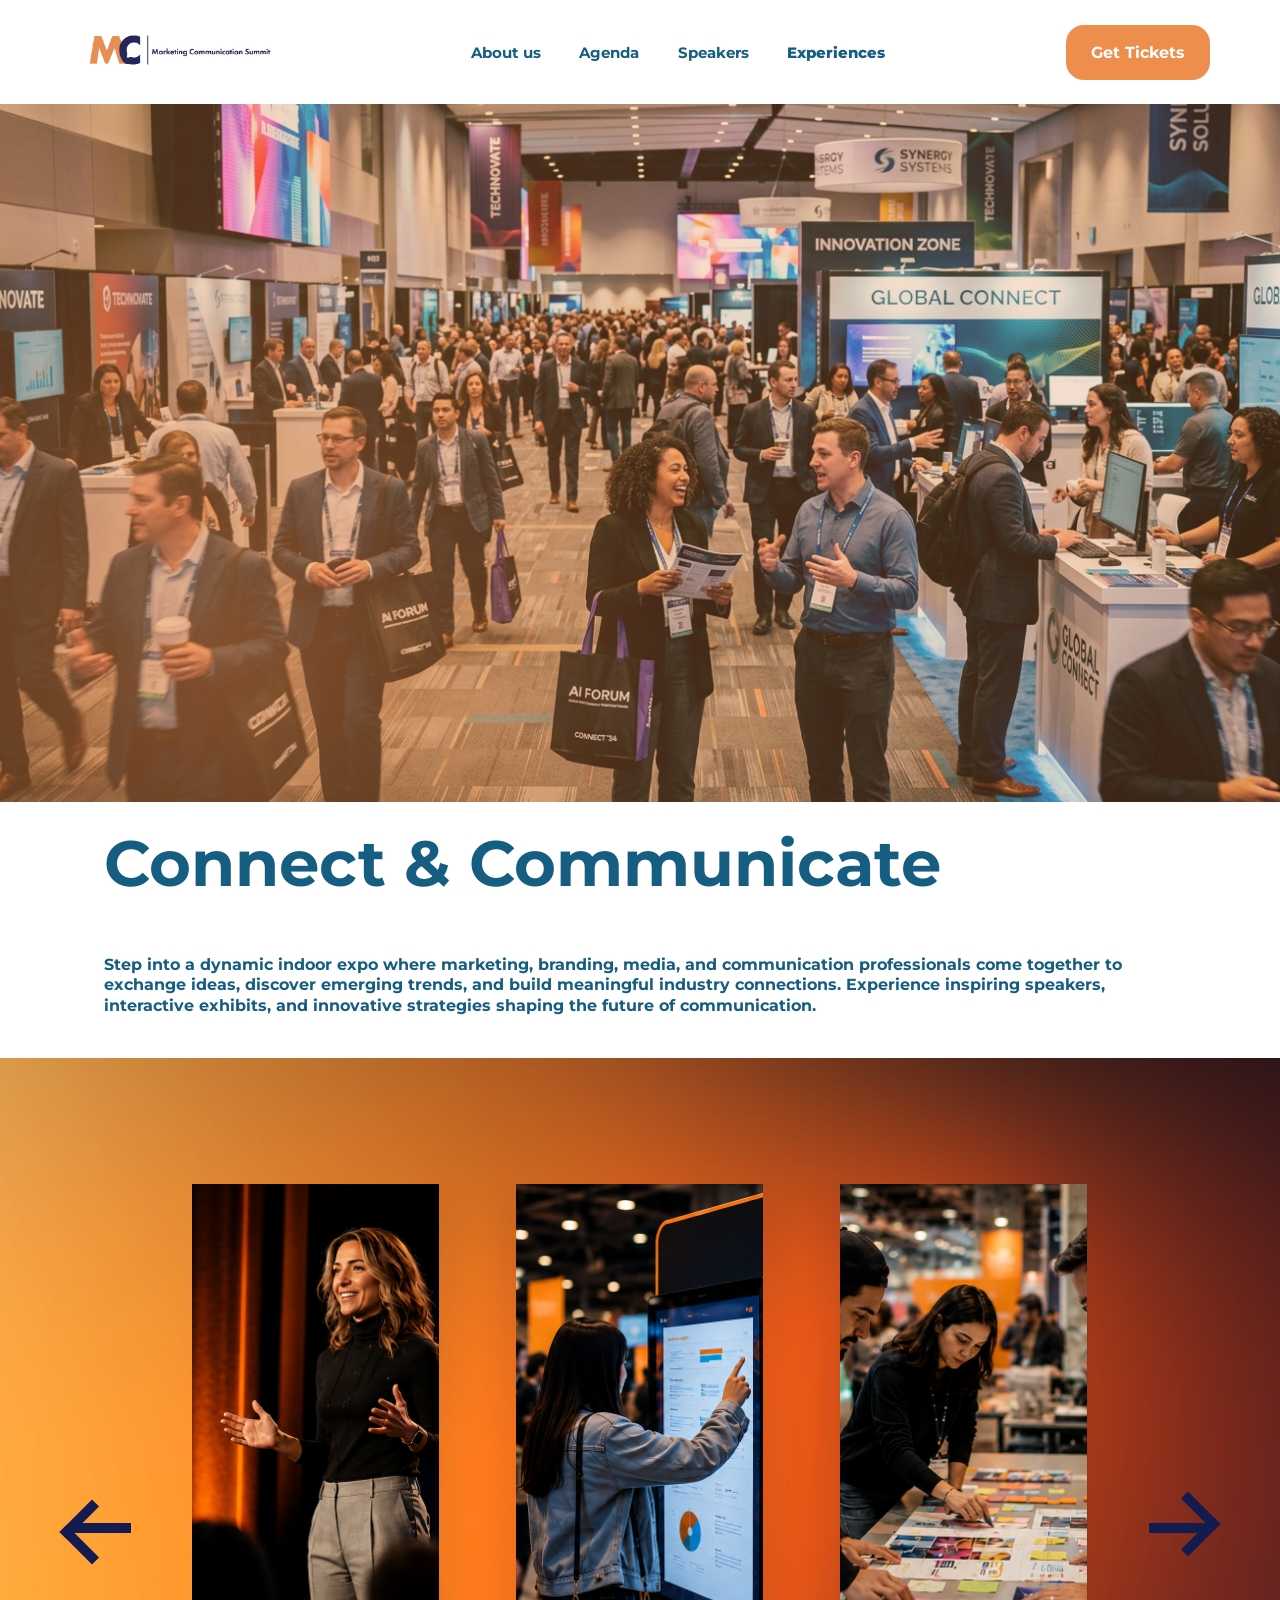
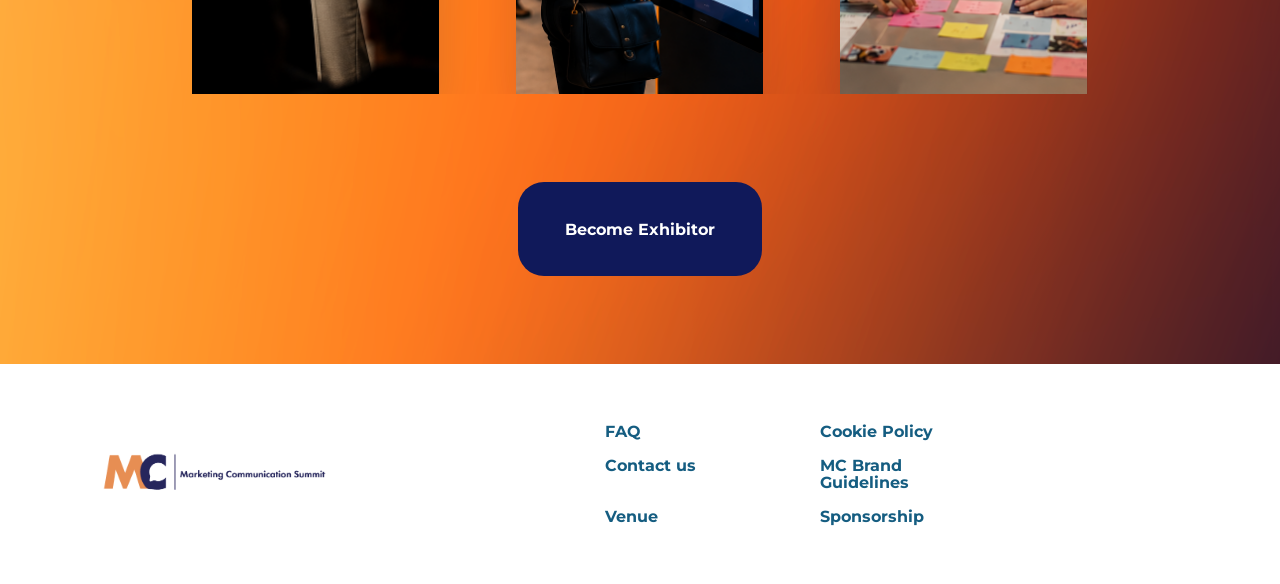
==== commit e36f550e: "Add files via upload Update speakers page and gradient animation" ====
--- a/indoor-expo.html
+++ b/indoor-expo.html
@@ -7,8 +7,8 @@
   <link rel="preconnect" href="https://fonts.googleapis.com">
   <link rel="preconnect" href="https://fonts.gstatic.com" crossorigin>
   <link href="https://fonts.googleapis.com/css2?family=Montserrat:wght@500;600;700;800;900&display=swap" rel="stylesheet">
-  <link rel="stylesheet" href="Style.css?v=vip-panel-1" />
-  <script src="Script.js?v=vip-panel-1" defer></script>
+  <link rel="stylesheet" href="Style.css?v=speaker-modal-3" />
+  <script src="Script.js?v=speaker-modal-3" defer></script>
 </head>
 <body>
   <header class="navbar">
@@ -26,7 +26,7 @@
       <ul class="nav-links">
         <li><a href="index.html#about">About us</a></li>
         <li><a href="index.html#agenda">Agenda</a></li>
-        <li><a href="index.html#speakers">Speakers</a></li>
+        <li><a href="speakers.html">Speakers</a></li>
         <li class="nav-item nav-experience is-active">
           <a href="#experience-menu" class="experience-menu-toggle" aria-haspopup="true" aria-expanded="false">Experiences</a>
           <ul class="experience-dropdown" id="experience-menu">
@@ -36,10 +36,10 @@
           </ul>
         </li>
       </ul>
-      <a href="register.html" class="ticket-btn menu-ticket-btn">Get Tickets</a>
+      <a href="./register.html" class="ticket-btn menu-ticket-btn">Get Tickets</a>
     </nav>
 
-    <a href="register.html" class="ticket-btn">Get Tickets</a>
+    <a href="./register.html" class="ticket-btn">Get Tickets</a>
   </header>
 
   <main>
@@ -72,7 +72,7 @@
       </div>
 
       <button class="carousel-arrow carousel-arrow-next" type="button" aria-label="Next image" data-carousel-next></button>
-      <a class="exhibitor-button" href="register.html">Become Exhibitor</a>
+      <a class="exhibitor-button" href="./register.html">Become Exhibitor</a>
     </section>
   </main>
 
--- a/Style.css
+++ b/Style.css
@@ -165,13 +165,14 @@
   z-index: -2;
   content: "";
   background-image: url("Assets/gradient-bg.png");
-  background-size: 128% 128%;
+  background-size: cover;
   background-position: 50% 50%;
   filter: blur(34px) saturate(1.24) contrast(1.08);
   opacity: 0.98;
   transform: scale(1.28);
-  animation: gradient-float 6.5s cubic-bezier(0.45, 0, 0.2, 1) infinite alternate;
-  will-change: transform, background-position, filter;
+  animation: gradient-float 14s ease-in-out infinite alternate;
+  backface-visibility: hidden;
+  will-change: transform;
 }
 
 .gradient-panel::after {
@@ -188,41 +189,32 @@
   mix-blend-mode: multiply;
   opacity: 0.78;
   transform: scale(1.25) rotate(0.001deg);
-  animation: gradient-morph 5.25s cubic-bezier(0.4, 0, 0.2, 1) infinite alternate-reverse;
-  will-change: transform, background-position, opacity;
+  animation: gradient-morph 18s ease-in-out infinite alternate-reverse;
+  backface-visibility: hidden;
+  will-change: transform;
 }
 
 @keyframes gradient-float {
   0% {
-    background-position: 0% 38%;
-    filter: blur(32px) saturate(1.2) contrast(1.04);
-    transform: scale(1.28) translate3d(-7%, -4%, 0) rotate(-4deg);
+    transform: translate3d(-3%, -2%, 0) scale(1.3) rotate(-2deg);
   }
 
   50% {
-    background-position: 64% 66%;
-    filter: blur(42px) saturate(1.36) contrast(1.12);
-    transform: scale(1.42) translate3d(4%, 5%, 0) rotate(2.5deg);
+    transform: translate3d(2%, 2.5%, 0) scale(1.35) rotate(1.5deg);
   }
 
   100% {
-    background-position: 100% 34%;
-    filter: blur(36px) saturate(1.28) contrast(1.08);
-    transform: scale(1.34) translate3d(7%, -5%, 0) rotate(5deg);
+    transform: translate3d(3%, -2.5%, 0) scale(1.32) rotate(2deg);
   }
 }
 
 @keyframes gradient-morph {
   0% {
-    background-position: 0% 72%, 100% 38%;
-    opacity: 0.62;
-    transform: scale(1.26) translate3d(7%, -6%, 0) rotate(7deg);
+    transform: translate3d(3%, -2%, 0) scale(1.26) rotate(3deg);
   }
 
   100% {
-    background-position: 100% 24%, 0% 78%;
-    opacity: 0.86;
-    transform: scale(1.44) translate3d(-7%, 7%, 0) rotate(-6deg);
+    transform: translate3d(-3%, 3%, 0) scale(1.33) rotate(-3deg);
   }
 }
 
@@ -443,11 +435,14 @@
   border: 2px solid rgba(6, 21, 69, 0.22);
   overflow: hidden;
   background: rgba(255, 255, 255, 0.24);
+  cursor: pointer;
   transition: transform 240ms ease;
 }
 
-.speaker-card:hover {
+.speaker-card:hover,
+.speaker-card:focus {
   transform: translateY(-10px);
+  outline: none;
 }
 
 .speaker-card img {
@@ -493,6 +488,102 @@
   width: 338px;
   margin: 72px auto 0;
   display: flex;
+}
+
+.all-speakers-section {
+  min-height: 1000px;
+  padding: 160px 0 92px;
+}
+
+.all-speakers-grid {
+  position: relative;
+  z-index: 1;
+  width: min(1580px, calc(100% - 150px));
+  margin: 0 auto;
+  display: grid;
+  grid-template-columns: repeat(3, minmax(0, 1fr));
+  gap: 138px 62px;
+}
+
+.all-speakers-grid .speaker-card {
+  background: rgba(255, 255, 255, 0.18);
+}
+
+.all-speakers-grid .speaker-card img {
+  aspect-ratio: 496 / 552;
+  object-fit: cover;
+}
+
+.speaker-modal {
+  position: fixed;
+  inset: 0;
+  z-index: 30;
+  display: block;
+  padding: 40px;
+  background: transparent;
+  opacity: 0;
+  pointer-events: none;
+  transition: opacity 220ms ease;
+}
+
+.speaker-modal.is-open {
+  opacity: 1;
+  pointer-events: auto;
+}
+
+.speaker-modal-card {
+  position: absolute;
+  top: var(--speaker-modal-top, 50%);
+  left: var(--speaker-modal-left, 50%);
+  width: min(620px, 92vw);
+  padding: 42px 38px 44px;
+  color: var(--blue);
+  background: rgba(255, 255, 255, 0.94);
+  border: 1px solid rgba(6, 21, 69, 0.24);
+  box-shadow: 0 24px 70px rgba(6, 21, 69, 0.2);
+  transform: translate(-50%, 18px) scale(0.98);
+  transition: transform 220ms ease;
+}
+
+.speaker-modal.is-open .speaker-modal-card {
+  transform: translate(-50%, 0) scale(1);
+}
+
+.speaker-modal-card h2 {
+  margin: 0 0 6px;
+  font-size: clamp(26px, 2.1vw, 36px);
+  line-height: 1.1;
+}
+
+.speaker-modal-card h3 {
+  margin: 0 0 34px;
+  font-size: clamp(18px, 1.4vw, 25px);
+  line-height: 1.18;
+  font-weight: 600;
+}
+
+.speaker-modal-card p {
+  margin: 0;
+  font-size: clamp(14px, 1vw, 17px);
+  line-height: 1.5;
+  font-weight: 500;
+}
+
+.speaker-modal-close {
+  position: absolute;
+  top: 12px;
+  right: 14px;
+  width: 36px;
+  height: 36px;
+  display: inline-flex;
+  align-items: center;
+  justify-content: center;
+  color: var(--blue);
+  background: transparent;
+  border: 0;
+  font-size: 28px;
+  line-height: 1;
+  cursor: pointer;
 }
 
 .footer {
@@ -1643,6 +1734,30 @@
     margin: 12px auto 0;
   }
 
+  .all-speakers-section {
+    padding: 72px 0 64px;
+  }
+
+  .all-speakers-grid {
+    width: min(100% - 44px, 640px);
+    grid-template-columns: 1fr;
+    gap: 34px;
+  }
+
+  .all-speakers-grid .speaker-card img {
+    aspect-ratio: 4 / 3;
+  }
+
+  .speaker-modal {
+    padding: 130px 22px 32px;
+  }
+
+  .speaker-modal-card {
+    top: 130px;
+    left: 50%;
+    padding: 34px 26px 34px;
+  }
+
   .vip-hero {
     height: 420px;
     min-height: 420px;
